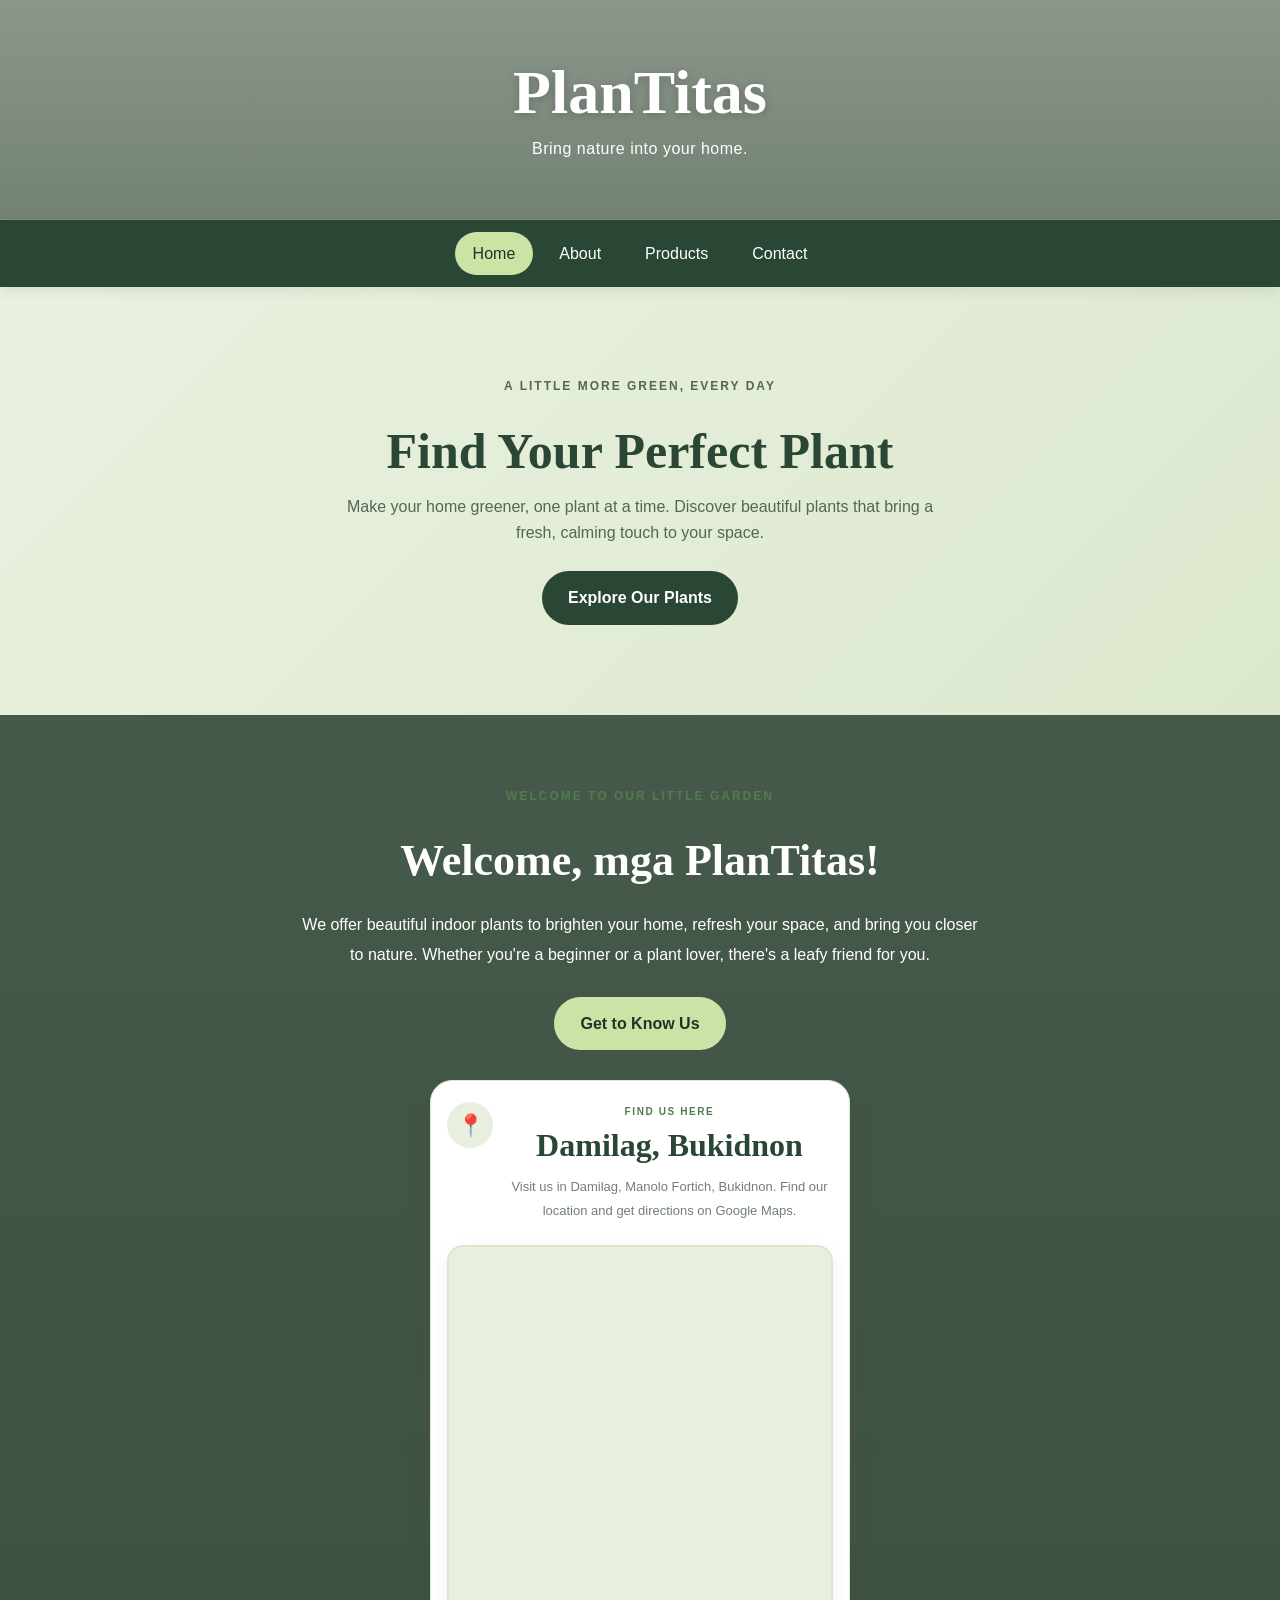
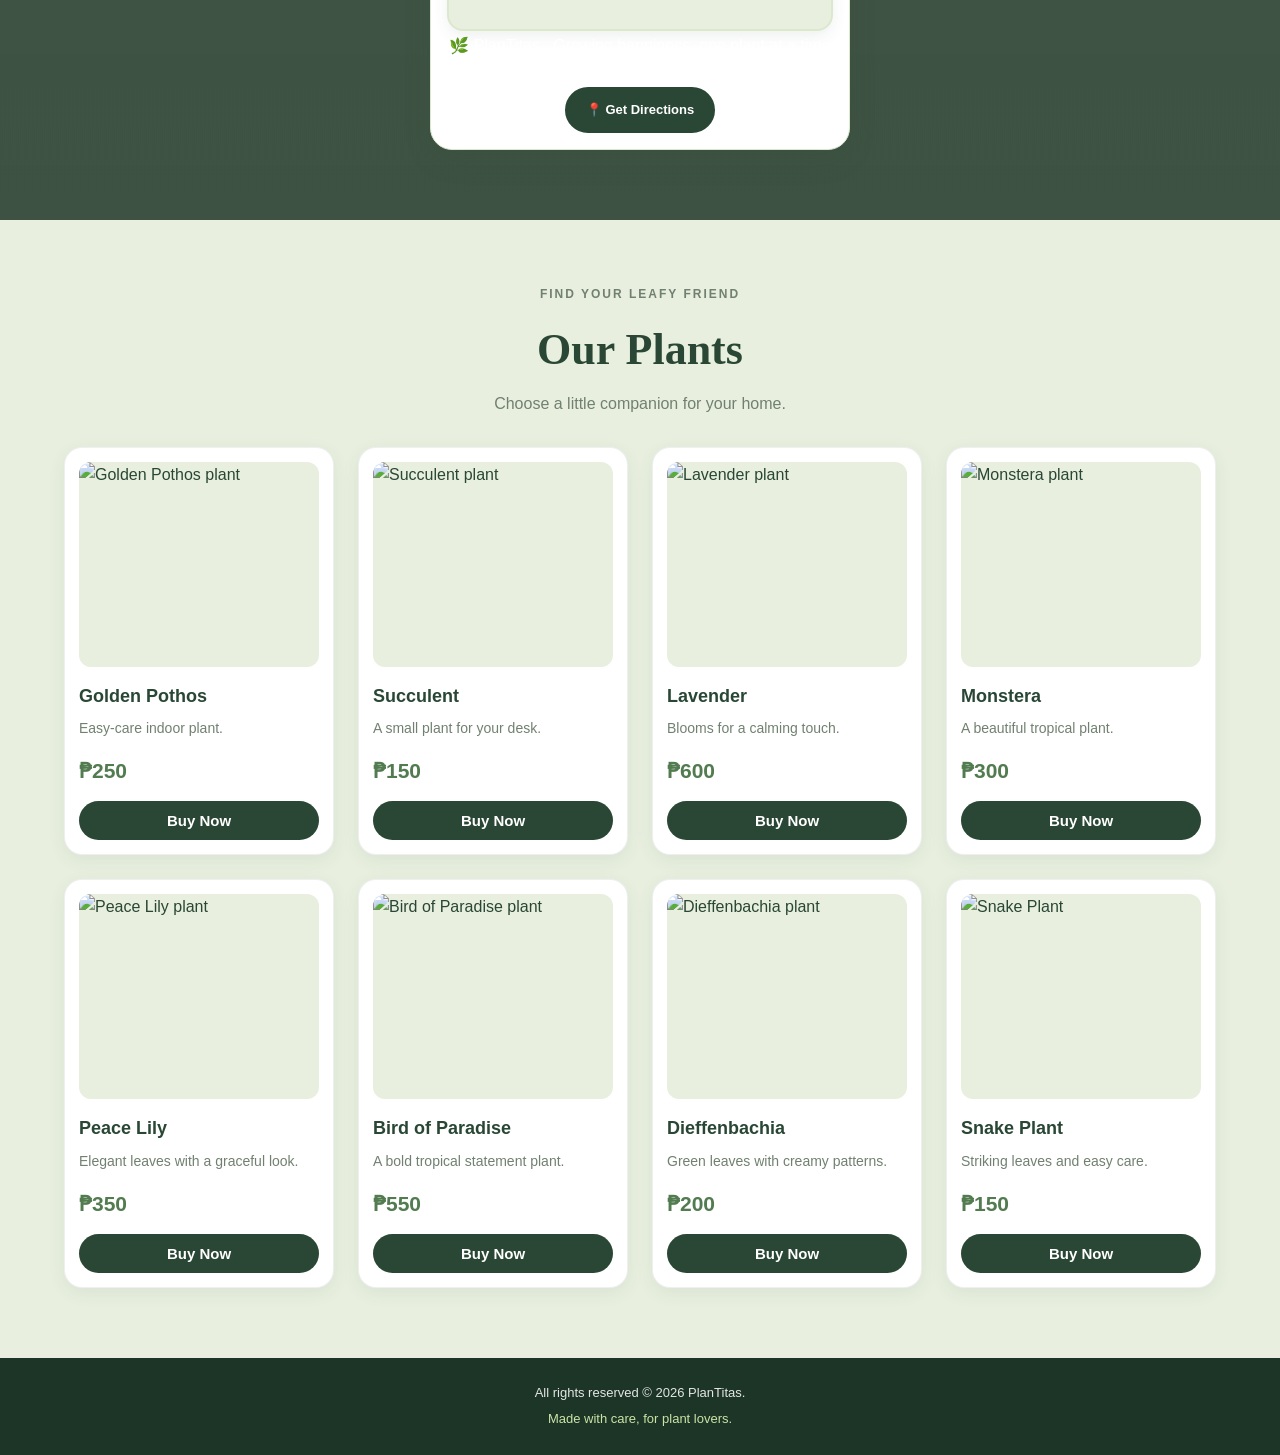
==== index.html @ 396caac0 "My Website" ====
<!DOCTYPE html>
<html lang="en">
<head>
    <meta charset="UTF-8">
    <meta name="viewport" content="width=device-width, initial-scale=1.0">
    <meta name="theme-color" content="#294734">

    <title>Home - PlanTitas</title>
    <link rel="stylesheet" href="style.css">
</head>

<body>
    <header class="header">
        <h1>PlanTitas</h1>
        <p>Bring nature into your home.</p>
    </header>

    <nav id="nav" aria-label="Main navigation">
        <a href="index.html" aria-current="page">Home</a>
        <a href="about.html">About</a>
        <a href="product.html">Products</a>
        <a href="contacts.html">Contact</a>
    </nav>

    <main>
        
        <section class="hero" id="home">
            <p class="eyebrow">A little more green, every day</p>
            <h2>Find Your Perfect Plant</h2>
            <p>
                Make your home greener, one plant at a time.
                Discover beautiful plants that bring a fresh,
                calming touch to your space.
            </p>
            <a href="product.html" class="shop-btn">
                Explore Our Plants
            </a>
        </section>

    <section class="about" id="welcome">
        <p class="eyebrow">Welcome to our little garden</p>
        <h2>Welcome, mga PlanTitas!</h2>

        <p>
        We offer beautiful indoor plants to brighten your home,
        refresh your space, and bring you closer to nature.
        Whether you're a beginner or a plant lover,
        there's a leafy friend for you.
         </p>

         <a href="about.html" class="secondary-btn">
        Get to Know Us
         </a>

    <div class="location-card">

        <div class="location-info">
            <span class="location-icon" aria-hidden="true">📍</span>

            <div class="location-text">
                <p class="location-label">FIND US HERE</p>
                <h3>Damilag, Bukidnon</h3>
                <p class="location-description">
                    Visit us in Damilag, Manolo Fortich, Bukidnon.
                    Find our location and get directions on Google Maps.
                </p>
            </div>
        </div>

        <div class="map-frame">
            <iframe
                src="https://www.google.com/maps/embed?pb=!1m18!1m12!1m3!1d1717.2779985252498!2d124.8126523742135!3d8.358775723294157!2m3!1f0!2f0!3f0!3m2!1i1024!2i768!4f13.1!3m3!1m2!1s0x32ff96f6e1272b01%3A0x36920cfef2807d4f!2sDamilag%2C%20Manolo%20Fortich%2C%20Bukidnon!5e1!3m2!1sen!2sph!4v1792305015807!5m2!1sen!2sph"
                title="Map of Damilag, Manolo Fortich, Bukidnon"
                loading="lazy"
                referrerpolicy="strict-origin-when-cross-origin"
                allowfullscreen>
            </iframe>
        </div>

        <div class="location-footer">
            <p>🌿 PlanTitas · Growing happiness, one plant at a time</p>

            <a
                href="https://maps.app.goo.gl/37wkT1wscB1fRc4UA"
                target="_blank"
                rel="noopener noreferrer"
                class="map-btn">
                📍 Get Directions
              </a>
          </div>

     </div>
    </section>

        <section class="products" id="products">
            <div class="section-heading">
                <p class="eyebrow">Find your leafy friend</p>
                <h2>Our Plants</h2>
                <p>Choose a little companion for your home.</p>
            </div>

            <div class="product-container">
                <article class="product-card">
                    <img
                        src="https://www.plantsforallseasons.co.uk/cdn/shop/files/20_-_30cm_Golden_Pothos_Epipremnum_in_Hanging_15cm_Pot.webp?v=1760080781"
                        alt="Golden Pothos plant"
                        loading="lazy">
                    <h3>Golden Pothos</h3>
                    <p>Easy-care indoor plant.</p>
                    <h4>₱250</h4>
                    <button type="button" onclick="buyPlant('Golden Pothos')">
                        Buy Now
                    </button>
                </article>

                <article class="product-card">
                    <img
                        src="https://images.unsplash.com/photo-1509423350716-97f9360b4e09?auto=format&fit=crop&w=600&q=80"
                        alt="Succulent plant"
                        loading="lazy">
                    <h3>Succulent</h3>
                    <p>A small plant for your desk.</p>
                    <h4>₱150</h4>
                    <button type="button" onclick="buyPlant('Succulent')">
                        Buy Now
                    </button>
                </article>

                <article class="product-card">
                    <img
                        src="https://thumbs.dreamstime.com/b/beautiful-lavender-bouquet-golden-vase-displayed-light-purple-corner-stunning-rests-elegantly-positioned-nook-soft-sunlight-341813125.jpg?w=576"
                        alt="Lavender plant"
                        loading="lazy">
                    <h3>Lavender</h3>
                    <p>Blooms for a calming touch.</p>
                    <h4>₱600</h4>
                    <button type="button" onclick="buyPlant('Lavender')">
                        Buy Now
                    </button>
                </article>

                <article class="product-card">
                    <img
                        src="https://www.plantpal.co.uk/cdn/shop/files/21cm-monstera-deliciosa-607.webp?v=1758991914&width=1100"
                        alt="Monstera plant"
                        loading="lazy">
                    <h3>Monstera</h3>
                    <p>A beautiful tropical plant.</p>
                    <h4>₱300</h4>
                    <button type="button" onclick="buyPlant('Monstera')">
                        Buy Now
                    </button>
                </article>

                <article class="product-card">
                    <img
                        src="https://www.mydomaine.com/thmb/4UnbSzKiz0ZbB5vF7LX5XNum7PI=/750x0/filters:no_upscale():max_bytes(150000):strip_icc():format(webp)/1566417254329_20190821-1566417255317-b9314f1d9f7a4668a466c5ffb1913a8f.jpg"
                        alt="Peace Lily plant"
                        loading="lazy">
                    <h3>Peace Lily</h3>
                    <p>Elegant leaves with a graceful look.</p>
                    <h4>₱350</h4>
                    <button type="button" onclick="buyPlant('Peace Lily')">
                        Buy Now
                    </button>
                </article>

                <article class="product-card">
                    <img
                        src="https://www.plantsforallseasons.co.uk/cdn/shop/files/Strelitzia_Nicolai_Bird_of_Paradise_House_Plant_c0023a5c-ee1f-4570-a6e9-9dfcaca2dcfc.webp?v=1760041470"
                        alt="Bird of Paradise plant"
                        loading="lazy">
                    <h3>Bird of Paradise</h3>
                    <p>A bold tropical statement plant.</p>
                    <h4>₱550</h4>
                    <button type="button" onclick="buyPlant('Bird of Paradise')">
                        Buy Now
                    </button>
                </article>

                <article class="product-card">
                    <img
                        src="https://cdn.uaeflowers.com/uploads/product/uaeflowers/MAR2026/DieffenbachiaPlantinWhitePot-1772447759924.webp"
                        alt="Dieffenbachia plant"
                        loading="lazy">
                    <h3>Dieffenbachia</h3>
                    <p>Green leaves with creamy patterns.</p>
                    <h4>₱200</h4>
                    <button type="button" onclick="buyPlant('Dieffenbachia')">
                        Buy Now
                    </button>
                </article>

                <article class="product-card">
                    <img
                        src="https://images.squarespace-cdn.com/content/v1/54fbb611e4b0d7c1e151d22a/1610074066643-OP8HDJUWUH8T5MHN879K/Snake+Plant.jpg?format=2500w"
                        alt="Snake Plant"
                        loading="lazy">
                    <h3>Snake Plant</h3>
                    <p>Striking leaves and easy care.</p>
                    <h4>₱150</h4>
                    <button type="button" onclick="buyPlant('Snake Plant')">
                        Buy Now
                    </button>
                </article>
            </div>
        </section>
    </main>

    <script>
        function buyPlant(name) {
            alert(
                "Thank you for choosing " + name +
                "! This demo is for educational purposes only."
            );
        }
    </script>

    <footer class="footer">
        <p>All rights reserved &copy; 2026 PlanTitas.</p>
        <p>Made with care, for plant lovers.</p>
    </footer>
</body>
</html>
---- style.css ----
:root {
    --forest: #294734;
    --forest-dark: #1d3527;
    --leaf: #527b50;
    --sage: #cce3a6;
    --mint: #e8efdf;
    --cream: #f7f7ef;
    --white: #ffffff;
    --muted: #718071;
    --shadow: 0 10px 28px rgba(41, 71, 52, 0.12);
}

* {
    margin: 0;
    padding: 0;
    box-sizing: border-box;
}

html { scroll-behavior: smooth; }

body {
    font-family: Arial, Helvetica, sans-serif;
    background: var(--cream);
    color: var(--forest);
    line-height: 1.6;
}

a { color: inherit; }

.header {
    background-image:
        linear-gradient(rgba(20, 45, 28, 0.48), rgba(20, 45, 28, 0.58)),
        url("https://images.unsplash.com/photo-1497250681960-ef046c08a56e?auto=format&fit=crop&w=1600&q=80");
    background-size: cover;
    background-position: center;
    text-align: center;
    padding: 58px 20px;
    color: var(--white);
}

.header h1 {
    font-family: "Brush Script MT", "Segoe Script", cursive;
    font-size: clamp(42px, 6vw, 62px);
    line-height: 1.1;
    margin-bottom: 10px;
    text-shadow: 0 2px 10px rgba(0,0,0,.2);
}

.header p {
    font-size: 16px;
    letter-spacing: .5px;
}

#nav {
    position: sticky;
    top: 0;
    z-index: 10;
    display: flex;
    justify-content: center;
    align-items: center;
    flex-wrap: wrap;
    gap: 8px;
    padding: 12px 16px;
    background: var(--forest);
    box-shadow: 0 4px 12px rgba(0,0,0,.08);
}

#nav a {
    display: inline-block;
    color: var(--white);
    text-decoration: none;
    padding: 9px 18px;
    border-radius: 24px;
    font-size: 16px;
    transition: background-color .2s, color .2s, transform .2s;
}

#nav a:hover,
#nav a[aria-current="page"] {
    color: var(--forest-dark);
    background: var(--sage);
}

#nav a:hover { transform: translateY(-1px); }

.hero {
    text-align: center;
    padding: clamp(55px, 8vw, 90px) 20px;
    background: linear-gradient(135deg, #eaf1df, #dce8ce);
}

.eyebrow {
    color: var(--leaf);
    font-size: 12px;
    font-weight: 700;
    text-transform: uppercase;
    letter-spacing: 2px;
    margin-bottom: 10px;
}

.hero h2,
.page-intro h2 {
    font-family: "Brush Script MT", "Segoe Script", cursive;
    font-size: clamp(36px, 5vw, 50px);
    line-height: 1.15;
    margin-bottom: 14px;
}

.hero p {
    max-width: 590px;
    margin: 0 auto 26px;
    color: #526754;
}

.shop-btn,
.secondary-btn {
    display: inline-block;
    border: 2px solid var(--forest);
    background: var(--forest);
    color: var(--white);
    padding: 12px 24px;
    border-radius: 28px;
    text-decoration: none;
    font-weight: 700;
    transition: background .2s, color .2s, transform .2s;
}

.shop-btn:hover,
.secondary-btn:hover {
    background: var(--leaf);
    border-color: var(--leaf);
    transform: translateY(-2px);
}

.section-heading {
    text-align: center;
    margin-bottom: 30px;
}

.section-heading h2 {
    font-family: "Brush Script MT", "Segoe Script", cursive;
    font-size: clamp(34px, 4vw, 44px);
    margin-bottom: 6px;
}

.section-heading p { color: var(--muted); }

.about,
.contact {
    text-align: center;
    padding: clamp(42px, 7vw, 70px) 20px;
    color: var(--white);
    background-image:
        linear-gradient(rgba(20, 45, 28, .78), rgba(20, 45, 28, .82)),
        url("https://t3.ftcdn.net/jpg/05/32/06/48/360_F_532064812_4vCEsDNgTMK4mFoKogktjuzIl1q1f07R.jpg");
    background-size: cover;
    background-position: center;
}

.about h2,
.contact h2 {
    font-family: "Brush Script MT", "Segoe Script", cursive;
    font-size: clamp(34px, 4vw, 44px);
    margin-bottom: 14px;
}

.about p {
    max-width: 680px;
    margin: 0 auto 18px;
    line-height: 1.9;
}

.about .secondary-btn {
    margin-top: 8px;
    background: var(--sage);
    color: var(--forest-dark);
    border-color: var(--sage);
}

.products {
    padding: clamp(42px, 6vw, 65px) 5% 70px;
    background: var(--mint);
}

.product-container {
    display: grid;
    grid-template-columns: repeat(4, minmax(0, 1fr));
    gap: 24px;
    max-width: 1240px;
    margin: 0 auto;
}

.product-card {
    display: flex;
    flex-direction: column;
    background: var(--white);
    width: 100%;
    padding: 14px;
    border: 1px solid rgba(41, 71, 52, .08);
    border-radius: 18px;
    box-shadow: 0 5px 18px rgba(41, 71, 52, .07);
    overflow: hidden;
    transition: transform .25s, box-shadow .25s;
}

.product-card:hover {
    transform: translateY(-6px);
    box-shadow: var(--shadow);
}

.product-card img {
    display: block;
    width: 100%;
    height: 205px;
    object-fit: cover;
    border-radius: 12px;
    background: var(--mint);
}

.product-card h3 {
    margin-top: 15px;
    font-size: 18px;
}

.product-card p {
    color: var(--muted);
    margin: 7px 0 10px;
    font-size: 14px;
    flex-grow: 1;
}

.product-card h4 {
    font-size: 21px;
    color: var(--leaf);
    margin: 4px 0 14px;
}

.product-card button {
    width: 100%;
    padding: 11px 14px;
    background: var(--forest);
    color: var(--white);
    border: 0;
    border-radius: 25px;
    cursor: pointer;
    font-size: 15px;
    font-weight: 700;
    transition: background .2s;
}

.product-card button:hover { background: var(--leaf); }

.page-intro {
    text-align: center;
    padding: 55px 20px;
    background: linear-gradient(135deg, #eaf1df, #dce8ce);
}

.page-intro p {
    max-width: 650px;
    margin: 0 auto;
    color: #526754;
}

.about-details {
    max-width: 1100px;
    margin: 0 auto;
    padding: 55px 20px 65px;
}

.feature-grid {
    display: grid;
    grid-template-columns: repeat(3, minmax(0, 1fr));
    gap: 22px;
    margin-top: 28px;
}

.feature-card {
    background: var(--white);
    border-radius: 16px;
    padding: 25px 22px;
    text-align: center;
    box-shadow: 0 5px 18px rgba(41, 71, 52, .07);
}

.feature-card .feature-icon {
    font-size: 30px;
    margin-bottom: 10px;
}

.feature-card h3 { margin-bottom: 8px; }
.feature-card p { color: var(--muted); font-size: 14px; }

.contact-content {
    max-width: 850px;
    margin: 0 auto;
}

.contact-content > p {
    margin: 10px 0;
}

.contact-icon {
    width: 58px;
    height: 58px;
    object-fit: contain;
    padding: 10px;
    margin: 0 auto 14px;
    background: rgba(255,255,255,.92);
    border-radius: 50%;
}

.contact-links {
    display: flex;
    flex-wrap: wrap;
    justify-content: center;
    gap: 12px;
    margin-top: 22px;
}

.contact-links a {
    color: var(--forest-dark);
    background: var(--sage);
    border-radius: 24px;
    padding: 10px 18px;
    text-decoration: none;
    font-weight: 700;
}

.contact-links a:hover { background: var(--white); }

.footer {
    background: var(--forest-dark);
    color: rgba(255,255,255,.88);
    text-align: center;
    padding: 25px 18px;
    font-size: 13px;
}

.footer p + p { margin-top: 5px; color: #cce3a6; }

@media (max-width: 1000px) {
    .product-container { grid-template-columns: repeat(2, minmax(0, 1fr)); }
}

@media (max-width: 650px) {
    .header { padding: 43px 15px; }
    #nav { gap: 4px; padding: 10px 8px; }
    #nav a { padding: 8px 12px; font-size: 15px; }
    .product-container { grid-template-columns: 1fr; max-width: 380px; }
    .product-card img { height: 230px; }
    .feature-grid { grid-template-columns: 1fr; }
}

.creator {
    display: flex;
    align-items: center;
    justify-content: center;
    gap: 35px;
    max-width: 900px;
    margin: 0 auto;
    padding: 60px 25px;
}

.creator img {
    width: 230px;
    height: 270px;
    object-fit: cover;
    border-radius: 20px;
    border: 5px solid #dce8ce;
    box-shadow: 0 8px 20px #29473420;
}

.creator-info {
    max-width: 450px;
}

.creator-info h2 {
    font-family: 'Brush Script MT', cursive;
    font-size: 36px;
    margin-bottom: 8px;
}

.creator-info h3 {
    color: #527b50;
    margin-bottom: 12px;
}

.creator-info p {
    line-height: 1.8;
}

@media (max-width: 600px) {
    .creator {
        flex-direction: column;
        text-align: center;
    }

    .creator img {
        width: 200px;
        height: 230px;
    }
}
.location-section {
    padding: 55px 20px 65px;
    background: linear-gradient(135deg, #eaf1df, #f7f7ef);
}

.location-heading {
    max-width: 1000px;
    margin: 0 auto 28px;
    text-align: center;
}

.location-heading h2 {
    margin-bottom: 10px;
    font-family: "Brush Script MT", "Segoe Script", cursive;
    font-size: clamp(34px, 5vw, 46px);
    line-height: 1.2;
    color: var(--forest);
}

.location-heading > p:last-child {
    max-width: 560px;
    margin: 0 auto;
    color: #526754;
    font-size: 14px;
}

.location-card {
    width: 100%;
    max-width: 1000px;
    margin: 0 auto;
    padding: 22px;
    background: var(--white);
    border: 1px solid #dce8ce;
    border-radius: 22px;
    box-shadow: var(--shadow);
    overflow: hidden;
}

.location-card-side {
    display: grid;
    grid-template-columns: minmax(0, 0.9fr) minmax(0, 1.1fr);
    align-items: center;
    gap: 26px;
}

.location-info {
    display: flex;
    align-items: flex-start;
    gap: 13px;
    min-width: 0;
    padding: 5px 0;
}

.location-icon {
    display: flex;
    flex-shrink: 0;
    align-items: center;
    justify-content: center;
    width: 46px;
    height: 46px;
    background: var(--mint);
    border-radius: 50%;
    font-size: 22px;
}

.location-text {
    flex: 1;
    min-width: 0;
}

.location-label {
    margin: 0 0 5px !important;
    color: var(--leaf);
    font-size: 10px;
    font-weight: 700;
    letter-spacing: 1.6px;
    line-height: 1.5;
}

.location-info h3 {
    margin: 0 0 10px;
    color: var(--forest);
    font-family: "Brush Script MT", "Segoe Script", cursive;
    font-size: clamp(25px, 3vw, 32px);
    line-height: 1.2;
}

.location-description {
    margin: 0 0 16px !important;
    color: var(--muted);
    font-size: 13px;
    line-height: 1.8;
}

.location-detail {
    display: flex;
    align-items: flex-start;
    gap: 10px;
    margin: 0 0 15px;
}

.location-detail > span {
    flex-shrink: 0;
    font-size: 19px;
}

.location-detail p {
    display: flex;
    flex-direction: column;
    gap: 3px;
    margin: 0 !important;
    color: var(--muted);
    font-size: 12px;
    line-height: 1.6;
}

.location-detail strong {
    color: var(--forest);
    font-size: 13px;
}

.map-btn {
    display: inline-block;
    margin-top: 7px;
    padding: 11px 19px;
    background: var(--forest);
    color: var(--white);
    border: 2px solid var(--forest);
    border-radius: 28px;
    font-size: 13px;
    font-weight: 700;
    text-align: center;
    text-decoration: none;
    transition: background-color 0.2s, transform 0.2s;
}

.map-btn:hover {
    background: var(--leaf);
    border-color: var(--leaf);
    transform: translateY(-2px);
}

.location-map-column {
    width: 100%;
    min-width: 0;
}

.map-frame {
    width: 100%;
    aspect-ratio: 1 / 1;
    height: auto;
    border: 2px solid #dce8ce;
    border-radius: 16px;
    overflow: hidden;
    background: var(--mint);
    box-shadow: 0 5px 15px rgba(41, 71, 52, 0.08);
}

.map-frame iframe {
    display: block;
    width: 100%;
    height: 100%;
    border: 0;
}

.map-caption {
    margin: 12px 0 0 !important;
    color: var(--leaf);
    font-size: 11px;
    line-height: 1.7;
    text-align: center;
}

@media (max-width: 800px) {
    .location-card {
        max-width: 650px;
        padding: 20px;
    }

    .location-card-side {
        grid-template-columns: minmax(0, 1fr) minmax(0, 1fr);
        gap: 18px;
    }

    .location-icon {
        width: 40px;
        height: 40px;
        font-size: 20px;
    }

    .location-info h3 {
        font-size: 25px;
    }

    .location-description {
        font-size: 12px;
    }
}

@media (max-width: 600px) {
    .location-section {
        padding: 40px 16px 48px;
    }

    .location-heading {
        margin-bottom: 22px;
    }

    .location-card {
        max-width: 420px;
        padding: 16px;
        border-radius: 18px;
    }

    .location-card-side {
        grid-template-columns: minmax(0, 1fr);
        gap: 20px;
    }

    .location-info {
        gap: 11px;
    }

    .location-icon {
        width: 40px;
        height: 40px;
        font-size: 20px;
    }

    .location-info h3 {
        font-size: 26px;
    }

    .location-description {
        font-size: 12px;
    }

    .location-detail {
        margin-bottom: 12px;
    }

    .map-btn {
        display: block;
        width: 100%;
    }

    .map-frame {
        aspect-ratio: 1 / 1;
        border-radius: 13px;
    }
}

.about .location-card {
    max-width: 420px;
    margin: 30px auto 0;
    padding: 16px;
}

.about .map-frame {
    width: 100%;
    aspect-ratio: 1 / 1;
    height: auto;
}

@media (max-width: 600px) {
    .about .location-card {
        max-width: 340px;
        padding: 12px;
    }
}
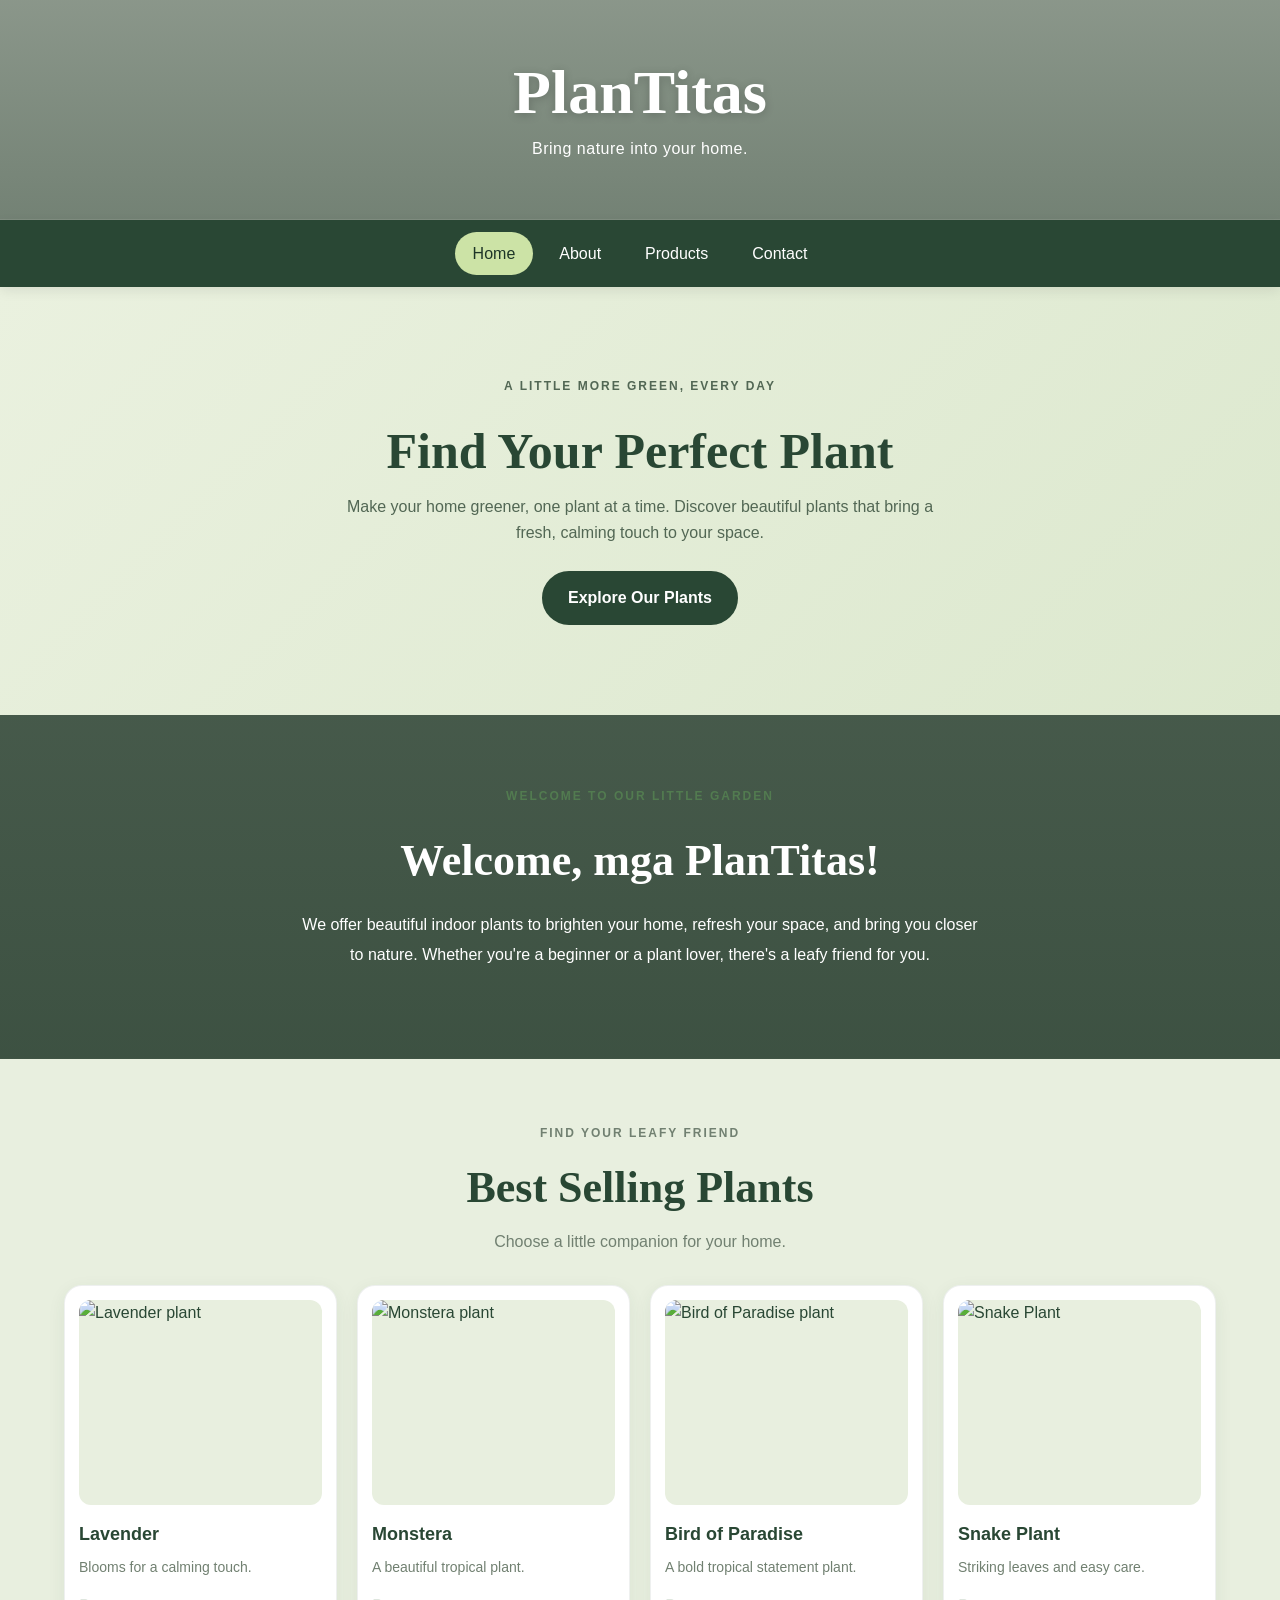
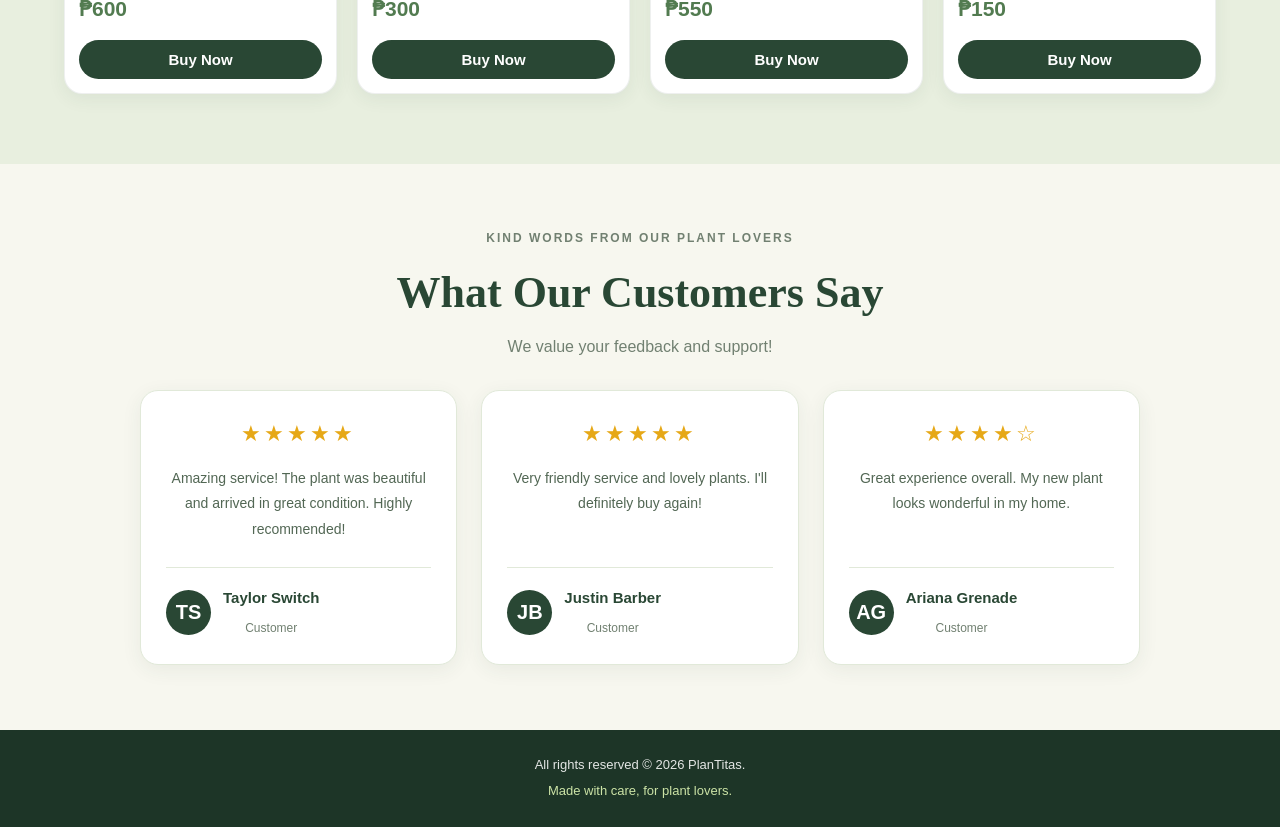
==== commit 21f9f884: "Final last" ====
--- a/index.html
+++ b/index.html
@@ -23,118 +23,59 @@
     </nav>
 
     <main>
-        
+
         <section class="hero" id="home">
             <p class="eyebrow">A little more green, every day</p>
+
             <h2>Find Your Perfect Plant</h2>
+
             <p>
                 Make your home greener, one plant at a time.
                 Discover beautiful plants that bring a fresh,
                 calming touch to your space.
             </p>
+
             <a href="product.html" class="shop-btn">
                 Explore Our Plants
             </a>
         </section>
 
-    <section class="about" id="welcome">
-        <p class="eyebrow">Welcome to our little garden</p>
-        <h2>Welcome, mga PlanTitas!</h2>
-
-        <p>
-        We offer beautiful indoor plants to brighten your home,
-        refresh your space, and bring you closer to nature.
-        Whether you're a beginner or a plant lover,
-        there's a leafy friend for you.
-         </p>
-
-         <a href="about.html" class="secondary-btn">
-        Get to Know Us
-         </a>
-
-    <div class="location-card">
-
-        <div class="location-info">
-            <span class="location-icon" aria-hidden="true">📍</span>
-
-            <div class="location-text">
-                <p class="location-label">FIND US HERE</p>
-                <h3>Damilag, Bukidnon</h3>
-                <p class="location-description">
-                    Visit us in Damilag, Manolo Fortich, Bukidnon.
-                    Find our location and get directions on Google Maps.
-                </p>
-            </div>
-        </div>
-
-        <div class="map-frame">
-            <iframe
-                src="https://www.google.com/maps/embed?pb=!1m18!1m12!1m3!1d1717.2779985252498!2d124.8126523742135!3d8.358775723294157!2m3!1f0!2f0!3f0!3m2!1i1024!2i768!4f13.1!3m3!1m2!1s0x32ff96f6e1272b01%3A0x36920cfef2807d4f!2sDamilag%2C%20Manolo%20Fortich%2C%20Bukidnon!5e1!3m2!1sen!2sph!4v1792305015807!5m2!1sen!2sph"
-                title="Map of Damilag, Manolo Fortich, Bukidnon"
-                loading="lazy"
-                referrerpolicy="strict-origin-when-cross-origin"
-                allowfullscreen>
-            </iframe>
-        </div>
-
-        <div class="location-footer">
-            <p>🌿 PlanTitas · Growing happiness, one plant at a time</p>
-
-            <a
-                href="https://maps.app.goo.gl/37wkT1wscB1fRc4UA"
-                target="_blank"
-                rel="noopener noreferrer"
-                class="map-btn">
-                📍 Get Directions
-              </a>
-          </div>
-
-     </div>
-    </section>
+        <section class="about" id="welcome">
+            <p class="eyebrow">Welcome to our little garden</p>
+
+            <h2>Welcome, mga PlanTitas!</h2>
+
+            <p>
+                We offer beautiful indoor plants to brighten your home,
+                refresh your space, and bring you closer to nature.
+                Whether you're a beginner or a plant lover,
+                there's a leafy friend for you.
+            </p>
+        </section>
 
         <section class="products" id="products">
             <div class="section-heading">
                 <p class="eyebrow">Find your leafy friend</p>
-                <h2>Our Plants</h2>
+
+                <h2>Best Selling Plants</h2>
+
                 <p>Choose a little companion for your home.</p>
             </div>
 
             <div class="product-container">
-                <article class="product-card">
-                    <img
-                        src="https://www.plantsforallseasons.co.uk/cdn/shop/files/20_-_30cm_Golden_Pothos_Epipremnum_in_Hanging_15cm_Pot.webp?v=1760080781"
-                        alt="Golden Pothos plant"
-                        loading="lazy">
-                    <h3>Golden Pothos</h3>
-                    <p>Easy-care indoor plant.</p>
-                    <h4>₱250</h4>
-                    <button type="button" onclick="buyPlant('Golden Pothos')">
-                        Buy Now
-                    </button>
-                </article>
-
-                <article class="product-card">
-                    <img
-                        src="https://images.unsplash.com/photo-1509423350716-97f9360b4e09?auto=format&fit=crop&w=600&q=80"
-                        alt="Succulent plant"
-                        loading="lazy">
-                    <h3>Succulent</h3>
-                    <p>A small plant for your desk.</p>
-                    <h4>₱150</h4>
-                    <button type="button" onclick="buyPlant('Succulent')">
-                        Buy Now
-                    </button>
-                </article>
-
                 <article class="product-card">
                     <img
                         src="https://thumbs.dreamstime.com/b/beautiful-lavender-bouquet-golden-vase-displayed-light-purple-corner-stunning-rests-elegantly-positioned-nook-soft-sunlight-341813125.jpg?w=576"
                         alt="Lavender plant"
                         loading="lazy">
+
                     <h3>Lavender</h3>
                     <p>Blooms for a calming touch.</p>
                     <h4>₱600</h4>
-                    <button type="button" onclick="buyPlant('Lavender')">
+
+                    <button
+                        type="button"
+                        onclick="buyPlant('Lavender')">
                         Buy Now
                     </button>
                 </article>
@@ -144,23 +85,14 @@
                         src="https://www.plantpal.co.uk/cdn/shop/files/21cm-monstera-deliciosa-607.webp?v=1758991914&width=1100"
                         alt="Monstera plant"
                         loading="lazy">
+
                     <h3>Monstera</h3>
                     <p>A beautiful tropical plant.</p>
                     <h4>₱300</h4>
-                    <button type="button" onclick="buyPlant('Monstera')">
-                        Buy Now
-                    </button>
-                </article>
-
-                <article class="product-card">
-                    <img
-                        src="https://www.mydomaine.com/thmb/4UnbSzKiz0ZbB5vF7LX5XNum7PI=/750x0/filters:no_upscale():max_bytes(150000):strip_icc():format(webp)/1566417254329_20190821-1566417255317-b9314f1d9f7a4668a466c5ffb1913a8f.jpg"
-                        alt="Peace Lily plant"
-                        loading="lazy">
-                    <h3>Peace Lily</h3>
-                    <p>Elegant leaves with a graceful look.</p>
-                    <h4>₱350</h4>
-                    <button type="button" onclick="buyPlant('Peace Lily')">
+
+                    <button
+                        type="button"
+                        onclick="buyPlant('Monstera')">
                         Buy Now
                     </button>
                 </article>
@@ -170,23 +102,14 @@
                         src="https://www.plantsforallseasons.co.uk/cdn/shop/files/Strelitzia_Nicolai_Bird_of_Paradise_House_Plant_c0023a5c-ee1f-4570-a6e9-9dfcaca2dcfc.webp?v=1760041470"
                         alt="Bird of Paradise plant"
                         loading="lazy">
+
                     <h3>Bird of Paradise</h3>
                     <p>A bold tropical statement plant.</p>
                     <h4>₱550</h4>
-                    <button type="button" onclick="buyPlant('Bird of Paradise')">
-                        Buy Now
-                    </button>
-                </article>
-
-                <article class="product-card">
-                    <img
-                        src="https://cdn.uaeflowers.com/uploads/product/uaeflowers/MAR2026/DieffenbachiaPlantinWhitePot-1772447759924.webp"
-                        alt="Dieffenbachia plant"
-                        loading="lazy">
-                    <h3>Dieffenbachia</h3>
-                    <p>Green leaves with creamy patterns.</p>
-                    <h4>₱200</h4>
-                    <button type="button" onclick="buyPlant('Dieffenbachia')">
+
+                    <button
+                        type="button"
+                        onclick="buyPlant('Bird of Paradise')">
                         Buy Now
                     </button>
                 </article>
@@ -196,29 +119,95 @@
                         src="https://images.squarespace-cdn.com/content/v1/54fbb611e4b0d7c1e151d22a/1610074066643-OP8HDJUWUH8T5MHN879K/Snake+Plant.jpg?format=2500w"
                         alt="Snake Plant"
                         loading="lazy">
+
                     <h3>Snake Plant</h3>
                     <p>Striking leaves and easy care.</p>
                     <h4>₱150</h4>
-                    <button type="button" onclick="buyPlant('Snake Plant')">
+
+                    <button
+                        type="button"
+                        onclick="buyPlant('Snake Plant')">
                         Buy Now
                     </button>
                 </article>
             </div>
         </section>
+
+<section class="reviews-section" id="reviews">
+    <div class="section-heading">
+        <p class="eyebrow">Kind words from our plant lovers</p>
+        <h2>What Our Customers Say</h2>
+        <p>We value your feedback and support!</p>
+    </div>
+
+    <div class="reviews-container">
+
+        <article class="review-card">
+            <div class="stars" aria-label="5 out of 5 stars">
+                ★★★★★
+            </div>
+
+            <p class="review-text">
+                Amazing service! The plant was beautiful
+                and arrived in great condition. Highly recommended!
+            </p>
+
+            <div class="customer">
+                <div class="avatar">TS</div>
+                <div>
+                    <h3>Taylor Switch</h3>
+                    <span>Customer</span>
+                </div>
+            </div>
+        </article>
+
+        <article class="review-card">
+            <div class="stars" aria-label="5 out of 5 stars">
+                ★★★★★
+            </div>
+
+            <p class="review-text">
+                Very friendly service and lovely plants.
+                I'll definitely buy again!
+            </p>
+
+            <div class="customer">
+                <div class="avatar">JB</div>
+                <div>
+                    <h3>Justin Barber</h3>
+                    <span>Customer</span>
+                </div>
+            </div>
+        </article>
+
+        <article class="review-card">
+            <div class="stars" aria-label="4 out of 5 stars">
+                ★★★★☆
+            </div>
+
+            <p class="review-text">
+                Great experience overall. My new plant
+                looks wonderful in my home.
+            </p>
+
+            <div class="customer">
+                <div class="avatar">AG</div>
+                <div>
+                    <h3>Ariana Grenade</h3>
+                    <span>Customer</span>
+                </div>
+            </div>
+        </article>
+
+    </div>
+</section>
+
     </main>
-
-    <script>
-        function buyPlant(name) {
-            alert(
-                "Thank you for choosing " + name +
-                "! This demo is for educational purposes only."
-            );
-        }
-    </script>
 
     <footer class="footer">
         <p>All rights reserved &copy; 2026 PlanTitas.</p>
         <p>Made with care, for plant lovers.</p>
     </footer>
+
 </body>
 </html>
--- a/style.css
+++ b/style.css
@@ -185,9 +185,26 @@
 .product-container {
     display: grid;
     grid-template-columns: repeat(4, minmax(0, 1fr));
-    gap: 24px;
-    max-width: 1240px;
-    margin: 0 auto;
+    gap: 20px;
+}
+
+.product-card img {
+    width: 100%;
+    height: 220px;
+    object-fit: cover;
+    border-radius: 8px;
+}
+
+@media (max-width: 768px) {
+    .product-container {
+        grid-template-columns: repeat(2, minmax(0, 1fr));
+    }
+}
+
+@media (max-width: 480px) {
+    .product-container {
+        grid-template-columns: 1fr;
+    }
 }
 
 .product-card {
@@ -246,6 +263,197 @@
     font-size: 15px;
     font-weight: 700;
     transition: background .2s;
+}
+
+.reviews-section {
+    padding: 60px 20px;
+    text-align: center;
+}
+
+.reviews-section h1 {
+    font-size: 32px;
+    margin-bottom: 10px;
+    color: #222;
+}
+
+.subtitle {
+    color: #777;
+    margin-bottom: 40px;
+    font-size: 16px;
+}
+
+.reviews-section {
+    padding: 65px 5%;
+    background: var(--cream);
+}
+
+.reviews-container {
+    display: grid;
+    grid-template-columns: repeat(3, minmax(0, 1fr));
+    gap: 24px;
+    max-width: 1000px;
+    margin: 0 auto;
+}
+
+.review-card {
+    display: flex;
+    flex-direction: column;
+    padding: 25px;
+    background: var(--white);
+    border: 1px solid #e1e9d9;
+    border-radius: 18px;
+    box-shadow: 0 5px 20px rgba(41, 71, 52, 0.07);
+    transition: transform 0.25s, box-shadow 0.25s;
+}
+
+.review-card:hover {
+    transform: translateY(-5px);
+    box-shadow: var(--shadow);
+}
+
+.stars {
+    margin-bottom: 15px;
+    color: #e6a817;
+    font-size: 22px;
+    letter-spacing: 3px;
+}
+
+.review-text {
+    flex-grow: 1;
+    margin-bottom: 25px;
+    color: #526754;
+    font-size: 14px;
+    line-height: 1.8;
+    overflow-wrap: anywhere;
+}
+
+.customer {
+    display: flex;
+    align-items: center;
+    gap: 12px;
+    padding-top: 18px;
+    border-top: 1px solid #e1e9d9;
+    margin-top: auto;
+}
+
+.avatar {
+    display: flex;
+    flex-shrink: 0;
+    align-items: center;
+    justify-content: center;
+    width: 45px;
+    height: 45px;
+    border-radius: 50%;
+    background: var(--forest);
+    color: var(--white);
+    font-size: 20px;
+    font-weight: bold;
+}
+
+.customer h3 {
+    margin-bottom: 4px;
+    font-size: 15px;
+}
+
+.customer span {
+    color: var(--muted);
+    font-size: 12px;
+}
+
+.review-form-card {
+    max-width: 650px;
+    margin: 45px auto 0;
+    padding: 30px;
+    background: var(--white);
+    border: 1px solid #e1e9d9;
+    border-radius: 20px;
+    box-shadow: var(--shadow);
+}
+
+.review-form-card h3 {
+    margin-bottom: 8px;
+    font-family: "Brush Script MT", "Segoe Script", cursive;
+    font-size: 32px;
+    text-align: center;
+}
+
+.review-form-card > p {
+    margin-bottom: 25px;
+    color: var(--muted);
+    font-size: 14px;
+    text-align: center;
+}
+
+.form-group {
+    margin-bottom: 18px;
+}
+
+.form-group label {
+    display: block;
+    margin-bottom: 7px;
+    font-size: 14px;
+    font-weight: bold;
+}
+
+.form-group input,
+.form-group select,
+.form-group textarea {
+    width: 100%;
+    padding: 12px 14px;
+    border: 1px solid #d7e2d0;
+    border-radius: 10px;
+    background: #fbfcf8;
+    color: var(--forest-dark);
+    font: inherit;
+}
+
+.form-group textarea {
+    resize: vertical;
+}
+
+.form-group input:focus,
+.form-group select:focus,
+.form-group textarea:focus {
+    outline: 2px solid var(--leaf);
+    outline-offset: 2px;
+}
+
+.submit-review-btn {
+    width: 100%;
+    padding: 12px;
+    border: none;
+    border-radius: 25px;
+    background: var(--forest);
+    color: var(--white);
+    font-weight: bold;
+    cursor: pointer;
+    transition: background 0.2s;
+}
+
+.submit-review-btn:hover {
+    background: var(--leaf);
+}
+
+@media (max-width: 1000px) {
+    .reviews-container {
+        grid-template-columns: repeat(2, minmax(0, 1fr));
+    }
+}
+
+@media (max-width: 650px) {
+    .reviews-section {
+        padding: 45px 16px;
+    }
+
+    .reviews-container {
+        grid-template-columns: 1fr;
+        max-width: 420px;
+    }
+
+    .review-form-card {
+        padding: 22px;
+        margin-top: 30px;
+    }
 }
 
 .product-card button:hover { background: var(--leaf); }
